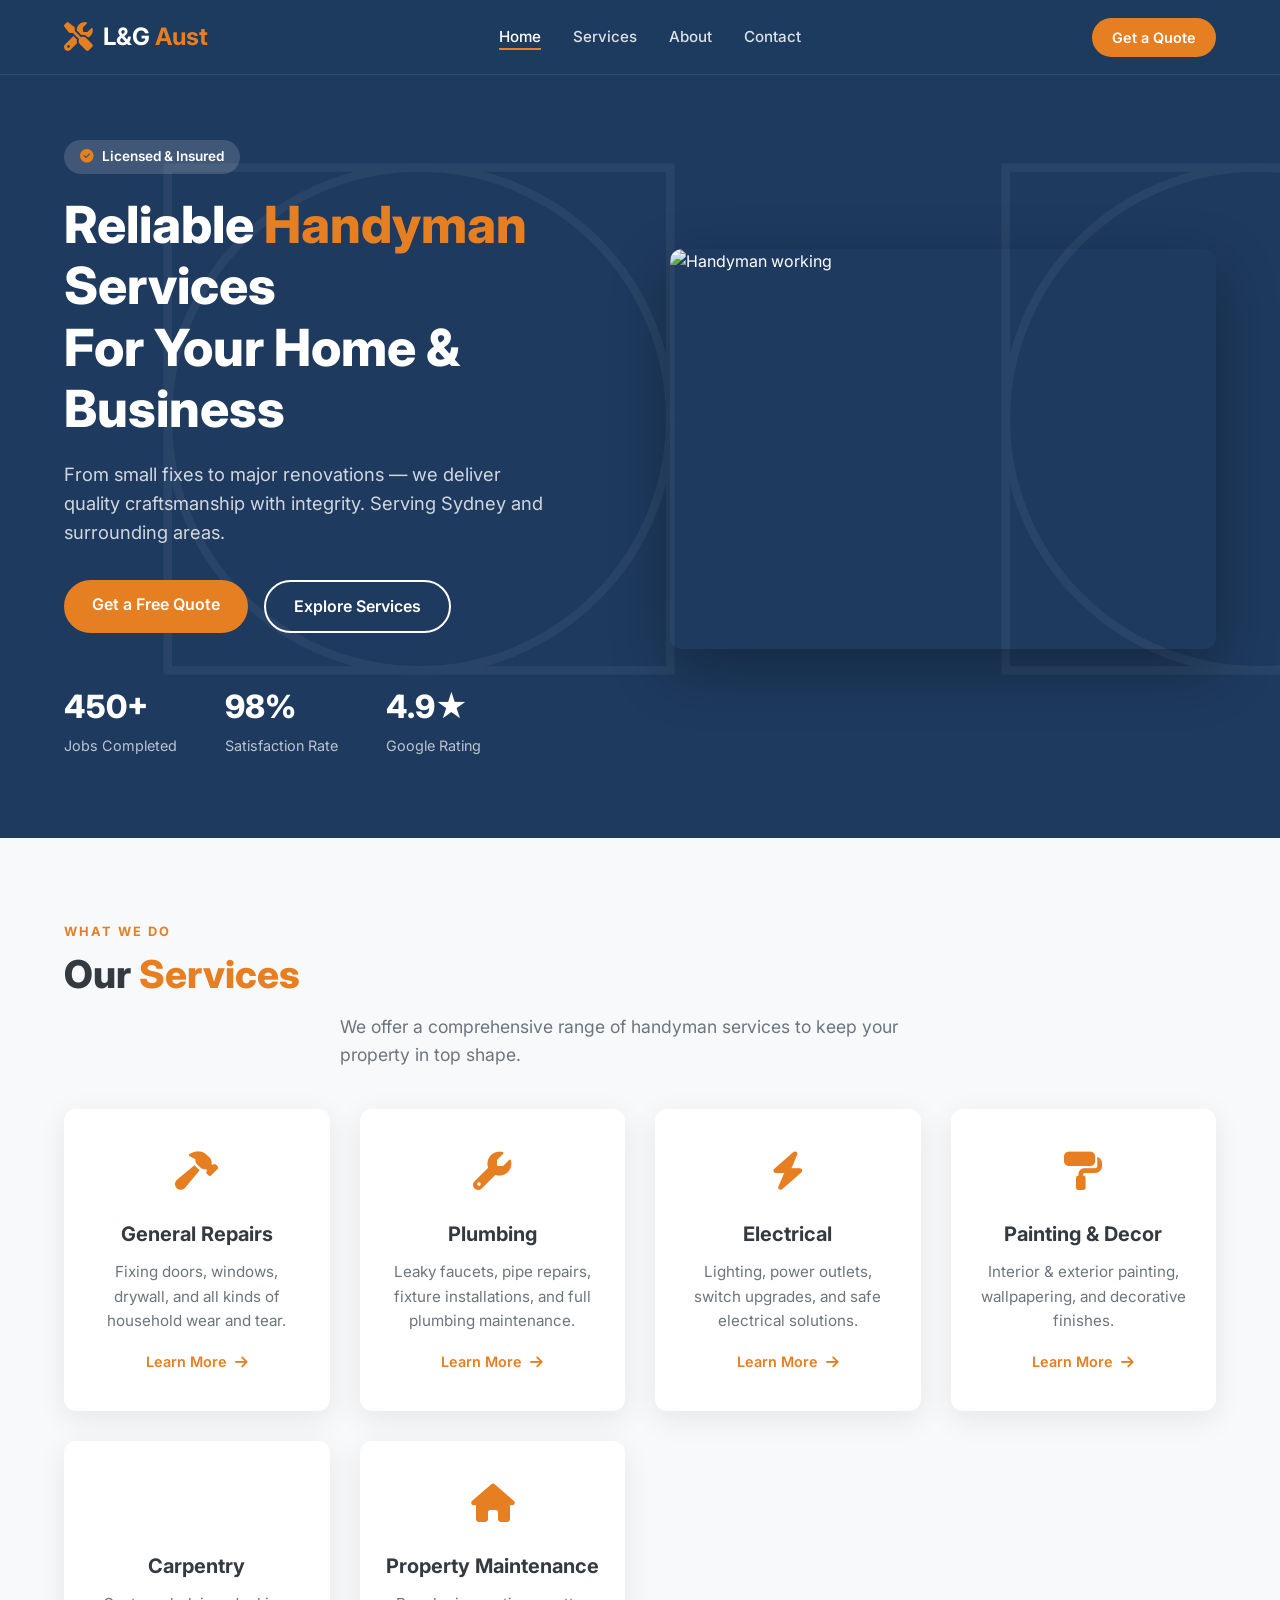
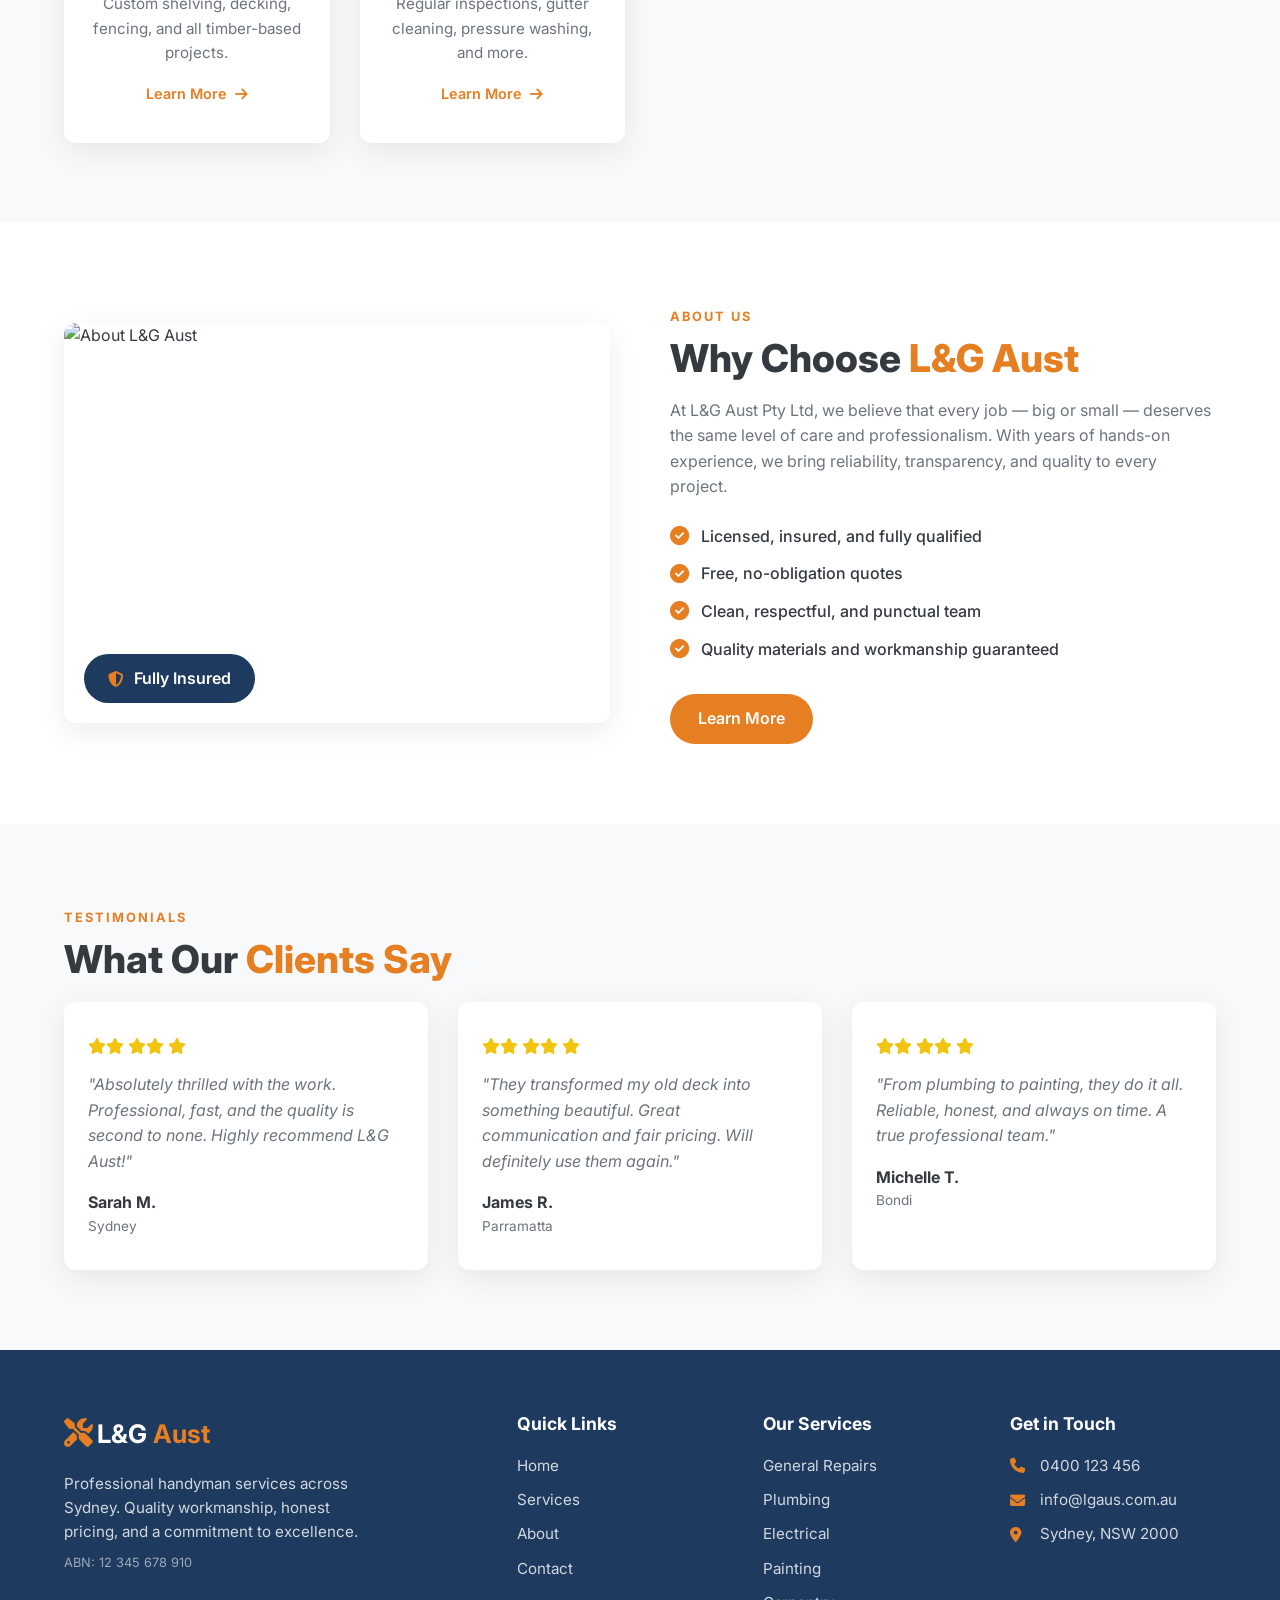
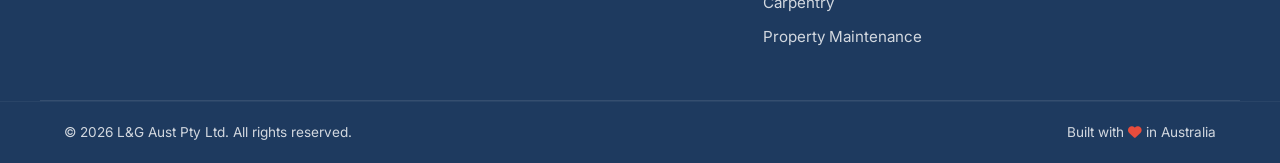
==== index.html @ 3d3f689d "first commit" ====
<!-- ====================================================
     index.html – Home / Landing Page
     ==================================================== -->
<!DOCTYPE html>
<html lang="en">
<head>
  <meta charset="UTF-8" />
  <meta name="viewport" content="width=device-width, initial-scale=1.0" />
  <title>L&G Aust | Professional Handyman Services</title>
  <link rel="stylesheet" href="styles.css" />
  <link rel="preconnect" href="https://fonts.googleapis.com" />
  <link rel="preconnect" href="https://fonts.gstatic.com" crossorigin />
  <link href="https://fonts.googleapis.com/css2?family=Inter:opsz,wght@14..32,400;14..32,500;14..32,600;14..32,700;14..32,800&display=swap" rel="stylesheet" />
  <link rel="stylesheet" href="https://cdnjs.cloudflare.com/ajax/libs/font-awesome/6.5.0/css/all.min.css" />
</head>
<body>

  <!-- Navigation -->
  <nav class="navbar" id="navbar">
    <div class="container nav-container">
      <div class="nav-logo">
        <span class="logo-icon"><i class="fas fa-tools"></i></span>
        <span class="logo-text">L&G <span class="logo-highlight">Aust</span></span>
      </div>
      <ul class="nav-links" id="navLinks">
        <li><a href="index.html" class="active">Home</a></li>
        <li><a href="services.html">Services</a></li>
        <li><a href="about.html">About</a></li>
        <li><a href="contact.html">Contact</a></li>
      </ul>
      <div class="nav-cta">
        <a href="contact.html" class="btn btn-primary btn-sm">Get a Quote</a>
      </div>
      <button class="hamburger" id="hamburger" aria-label="Menu">
        <span></span><span></span><span></span>
      </button>
    </div>
  </nav>

  <!-- Hero -->
  <section class="hero" id="hero">
    <div class="hero-overlay"></div>
    <div class="container hero-container">
      <div class="hero-content">
        <span class="hero-badge"><i class="fas fa-check-circle"></i> Licensed & Insured</span>
        <h1 class="hero-title">
          Reliable <span class="highlight">Handyman</span> Services <br />For Your Home & Business
        </h1>
        <p class="hero-desc">
          From small fixes to major renovations — we deliver quality craftsmanship
          with integrity. Serving Sydney and surrounding areas.
        </p>
        <div class="hero-buttons">
          <a href="contact.html" class="btn btn-primary">Get a Free Quote</a>
          <a href="services.html" class="btn btn-outline">Explore Services</a>
        </div>
        <div class="hero-stats">
          <div class="stat">
            <span class="stat-number">450+</span>
            <span class="stat-label">Jobs Completed</span>
          </div>
          <div class="stat">
            <span class="stat-number">98%</span>
            <span class="stat-label">Satisfaction Rate</span>
          </div>
          <div class="stat">
            <span class="stat-number">4.9★</span>
            <span class="stat-label">Google Rating</span>
          </div>
        </div>
      </div>
      <div class="hero-image">
        <img src="https://images.unsplash.com/photo-1581578731548-c64695cc6952?w=600&h=600&fit=crop&auto=format" alt="Handyman working" />
      </div>
    </div>
  </section>

  <!-- Services snippet -->
  <section class="services" id="services">
    <div class="container">
      <div class="section-header">
        <span class="section-tag">What We Do</span>
        <h2 class="section-title">Our <span class="highlight">Services</span></h2>
        <p class="section-desc">
          We offer a comprehensive range of handyman services to keep your
          property in top shape.
        </p>
      </div>
      <div class="services-grid">
        <div class="service-card">
          <div class="service-icon"><i class="fas fa-hammer"></i></div>
          <h3>General Repairs</h3>
          <p>Fixing doors, windows, drywall, and all kinds of household wear and tear.</p>
          <a href="services.html#general" class="service-link">Learn More <i class="fas fa-arrow-right"></i></a>
        </div>
        <div class="service-card">
          <div class="service-icon"><i class="fas fa-wrench"></i></div>
          <h3>Plumbing</h3>
          <p>Leaky faucets, pipe repairs, fixture installations, and full plumbing maintenance.</p>
          <a href="services.html#plumbing" class="service-link">Learn More <i class="fas fa-arrow-right"></i></a>
        </div>
        <div class="service-card">
          <div class="service-icon"><i class="fas fa-bolt"></i></div>
          <h3>Electrical</h3>
          <p>Lighting, power outlets, switch upgrades, and safe electrical solutions.</p>
          <a href="services.html#electrical" class="service-link">Learn More <i class="fas fa-arrow-right"></i></a>
        </div>
        <div class="service-card">
          <div class="service-icon"><i class="fas fa-paint-roller"></i></div>
          <h3>Painting & Decor</h3>
          <p>Interior & exterior painting, wallpapering, and decorative finishes.</p>
          <a href="services.html#painting" class="service-link">Learn More <i class="fas fa-arrow-right"></i></a>
        </div>
        <div class="service-card">
          <div class="service-icon"><i class="fas fa-wood"></i></div>
          <h3>Carpentry</h3>
          <p>Custom shelving, decking, fencing, and all timber-based projects.</p>
          <a href="services.html#carpentry" class="service-link">Learn More <i class="fas fa-arrow-right"></i></a>
        </div>
        <div class="service-card">
          <div class="service-icon"><i class="fas fa-home"></i></div>
          <h3>Property Maintenance</h3>
          <p>Regular inspections, gutter cleaning, pressure washing, and more.</p>
          <a href="services.html#maintenance" class="service-link">Learn More <i class="fas fa-arrow-right"></i></a>
        </div>
      </div>
    </div>
  </section>

  <!-- About snippet -->
  <section class="about" id="about">
    <div class="container about-container">
      <div class="about-image">
        <img src="https://images.unsplash.com/photo-1621905251189-08b45d6a269e?w=600&h=500&fit=crop&auto=format" alt="About L&G Aust" />
        <div class="about-image-badge">
          <i class="fas fa-shield-alt"></i> Fully Insured
        </div>
      </div>
      <div class="about-content">
        <span class="section-tag">About Us</span>
        <h2 class="section-title">Why Choose <span class="highlight">L&G Aust</span></h2>
        <p class="about-desc">
          At L&G Aust Pty Ltd, we believe that every job — big or small — deserves
          the same level of care and professionalism. With years of hands-on experience,
          we bring reliability, transparency, and quality to every project.
        </p>
        <ul class="about-features">
          <li><i class="fas fa-check-circle"></i> Licensed, insured, and fully qualified</li>
          <li><i class="fas fa-check-circle"></i> Free, no-obligation quotes</li>
          <li><i class="fas fa-check-circle"></i> Clean, respectful, and punctual team</li>
          <li><i class="fas fa-check-circle"></i> Quality materials and workmanship guaranteed</li>
        </ul>
        <a href="about.html" class="btn btn-primary">Learn More</a>
      </div>
    </div>
  </section>

  <!-- Testimonials -->
  <section class="testimonials">
    <div class="container">
      <div class="section-header">
        <span class="section-tag">Testimonials</span>
        <h2 class="section-title">What Our <span class="highlight">Clients Say</span></h2>
      </div>
      <div class="testimonials-grid">
        <div class="testimonial-card">
          <div class="testimonial-stars">
            <i class="fas fa-star"></i><i class="fas fa-star"></i>
            <i class="fas fa-star"></i><i class="fas fa-star"></i>
            <i class="fas fa-star"></i>
          </div>
          <p>"Absolutely thrilled with the work. Professional, fast, and the quality is second to none. Highly recommend L&G Aust!"</p>
          <div class="testimonial-author">
            <span class="author-name">Sarah M.</span>
            <span class="author-location">Sydney</span>
          </div>
        </div>
        <div class="testimonial-card">
          <div class="testimonial-stars">
            <i class="fas fa-star"></i><i class="fas fa-star"></i>
            <i class="fas fa-star"></i><i class="fas fa-star"></i>
            <i class="fas fa-star"></i>
          </div>
          <p>"They transformed my old deck into something beautiful. Great communication and fair pricing. Will definitely use them again."</p>
          <div class="testimonial-author">
            <span class="author-name">James R.</span>
            <span class="author-location">Parramatta</span>
          </div>
        </div>
        <div class="testimonial-card">
          <div class="testimonial-stars">
            <i class="fas fa-star"></i><i class="fas fa-star"></i>
            <i class="fas fa-star"></i><i class="fas fa-star"></i>
            <i class="fas fa-star"></i>
          </div>
          <p>"From plumbing to painting, they do it all. Reliable, honest, and always on time. A true professional team."</p>
          <div class="testimonial-author">
            <span class="author-name">Michelle T.</span>
            <span class="author-location">Bondi</span>
          </div>
        </div>
      </div>
    </div>
  </section>

  <!-- Footer -->
  <footer class="footer">
    <div class="container footer-container">
      <div class="footer-brand">
        <span class="logo-icon"><i class="fas fa-tools"></i></span>
        <span class="logo-text">L&G <span class="logo-highlight">Aust</span></span>
        <p class="footer-desc">
          Professional handyman services across Sydney. Quality workmanship,
          honest pricing, and a commitment to excellence.
        </p>
        <p class="footer-legal">ABN: 12 345 678 910</p>
      </div>
      <div class="footer-links">
        <h4>Quick Links</h4>
        <ul>
          <li><a href="index.html">Home</a></li>
          <li><a href="services.html">Services</a></li>
          <li><a href="about.html">About</a></li>
          <li><a href="contact.html">Contact</a></li>
        </ul>
      </div>
      <div class="footer-services">
        <h4>Our Services</h4>
        <ul>
          <li>General Repairs</li>
          <li>Plumbing</li>
          <li>Electrical</li>
          <li>Painting</li>
          <li>Carpentry</li>
          <li>Property Maintenance</li>
        </ul>
      </div>
      <div class="footer-contact">
        <h4>Get in Touch</h4>
        <ul>
          <li><i class="fas fa-phone"></i> 0400 123 456</li>
          <li><i class="fas fa-envelope"></i> info@lgaus.com.au</li>
          <li><i class="fas fa-map-marker-alt"></i> Sydney, NSW 2000</li>
        </ul>
      </div>
    </div>
    <div class="footer-bottom">
      <div class="container">
        <p>&copy; 2026 L&G Aust Pty Ltd. All rights reserved.</p>
        <p>Built with <i class="fas fa-heart" style="color: #e74c3c;"></i> in Australia</p>
      </div>
    </div>
  </footer>

  <a href="#" class="back-to-top" id="backToTop" aria-label="Back to top">
    <i class="fas fa-chevron-up"></i>
  </a>

  <script src="script.js"></script>
</body>
</html>
---- styles.css ----
/* ====================================================
   styles.css – Shared styles for all pages
   ==================================================== */

/* ----- reset & base ----- */
* {
  margin: 0;
  padding: 0;
  box-sizing: border-box;
}

:root {
  --primary: #1e3a5f;
  --primary-light: #2a4a7a;
  --accent: #e67e22;
  --accent-hover: #cf6d17;
  --gray-100: #f8f9fa;
  --gray-200: #e9ecef;
  --gray-300: #dee2e6;
  --gray-600: #6c757d;
  --gray-800: #343a40;
  --white: #ffffff;
  --shadow: 0 8px 30px rgba(0,0,0,0.08);
  --radius: 12px;
  --transition: 0.25s ease;
  --font: 'Inter', sans-serif;
}

html {
  scroll-behavior: smooth;
}

body {
  font-family: var(--font);
  color: var(--gray-800);
  background: var(--white);
  line-height: 1.6;
}

a {
  text-decoration: none;
  color: inherit;
}

ul {
  list-style: none;
}

img {
  max-width: 100%;
  height: auto;
  display: block;
}

.container {
  max-width: 1200px;
  margin: 0 auto;
  padding: 0 24px;
}

/* ----- buttons ----- */
.btn {
  display: inline-block;
  padding: 12px 28px;
  border-radius: 50px;
  font-weight: 600;
  font-size: 1rem;
  border: none;
  cursor: pointer;
  transition: var(--transition);
  text-align: center;
}

.btn-primary {
  background: var(--accent);
  color: var(--white);
}
.btn-primary:hover {
  background: var(--accent-hover);
  transform: translateY(-2px);
  box-shadow: 0 6px 20px rgba(230, 126, 34, 0.35);
}

.btn-outline {
  background: transparent;
  color: var(--white);
  border: 2px solid var(--white);
}
.btn-outline:hover {
  background: var(--white);
  color: var(--primary);
}

.btn-sm {
  padding: 8px 20px;
  font-size: 0.9rem;
}

.btn-full {
  width: 100%;
}

/* ----- section headers ----- */
.section-tag {
  display: inline-block;
  font-size: 0.8rem;
  font-weight: 700;
  text-transform: uppercase;
  letter-spacing: 2px;
  color: var(--accent);
  margin-bottom: 8px;
}

.section-title {
  font-size: 2.4rem;
  font-weight: 800;
  line-height: 1.2;
  margin-bottom: 16px;
}
.section-title .highlight {
  color: var(--accent);
}

.section-desc {
  font-size: 1.1rem;
  color: var(--gray-600);
  max-width: 600px;
  margin: 0 auto 40px;
}

/* ----- navigation ----- */
.navbar {
  position: fixed;
  top: 0;
  left: 0;
  width: 100%;
  z-index: 1000;
  background: rgba(30, 58, 95, 0.95);
  backdrop-filter: blur(8px);
  padding: 14px 0;
  border-bottom: 1px solid rgba(255,255,255,0.1);
  transition: var(--transition);
}

.nav-container {
  display: flex;
  align-items: center;
  justify-content: space-between;
}

.nav-logo {
  display: flex;
  align-items: center;
  gap: 10px;
  color: var(--white);
  font-weight: 700;
  font-size: 1.5rem;
}
.logo-icon {
  font-size: 1.8rem;
  color: var(--accent);
}
.logo-highlight {
  color: var(--accent);
}

.nav-links {
  display: flex;
  gap: 32px;
  align-items: center;
}
.nav-links a {
  color: rgba(255,255,255,0.85);
  font-weight: 500;
  transition: var(--transition);
  font-size: 0.95rem;
  position: relative;
}
.nav-links a:hover,
.nav-links a.active {
  color: var(--white);
}
.nav-links a.active::after {
  content: '';
  position: absolute;
  bottom: -4px;
  left: 0;
  width: 100%;
  height: 2px;
  background: var(--accent);
}

.nav-cta .btn {
  font-size: 0.9rem;
}

.hamburger {
  display: none;
  flex-direction: column;
  gap: 5px;
  cursor: pointer;
  background: none;
  border: none;
  padding: 4px;
}
.hamburger span {
  display: block;
  width: 28px;
  height: 3px;
  background: var(--white);
  border-radius: 3px;
  transition: var(--transition);
}

/* ----- hero (index) ----- */
.hero {
  position: relative;
  padding: 140px 0 80px;
  background: var(--primary);
  color: var(--white);
  overflow: hidden;
}
.hero-overlay {
  position: absolute;
  inset: 0;
  background: url('data:image/svg+xml;utf8,<svg xmlns="http://www.w3.org/2000/svg" viewBox="0 0 100 100" opacity="0.05"><path d="M20 20 L80 20 L80 80 L20 80 Z" stroke="white" stroke-width="1" fill="none"/><circle cx="50" cy="50" r="30" stroke="white" stroke-width="1" fill="none"/></svg>') repeat;
  pointer-events: none;
}

.hero-container {
  display: grid;
  grid-template-columns: 1fr 1fr;
  gap: 60px;
  align-items: center;
  position: relative;
  z-index: 1;
}

.hero-badge {
  display: inline-flex;
  align-items: center;
  gap: 8px;
  background: rgba(255,255,255,0.15);
  padding: 6px 16px;
  border-radius: 50px;
  font-size: 0.85rem;
  font-weight: 600;
  margin-bottom: 20px;
}
.hero-badge i {
  color: var(--accent);
}

.hero-title {
  font-size: 3.2rem;
  font-weight: 800;
  line-height: 1.2;
  margin-bottom: 20px;
}
.hero-title .highlight {
  color: var(--accent);
}

.hero-desc {
  font-size: 1.15rem;
  color: rgba(255,255,255,0.8);
  margin-bottom: 32px;
  max-width: 480px;
}

.hero-buttons {
  display: flex;
  gap: 16px;
  flex-wrap: wrap;
  margin-bottom: 48px;
}

.hero-stats {
  display: flex;
  gap: 48px;
}
.stat-number {
  display: block;
  font-size: 2rem;
  font-weight: 800;
  color: var(--white);
}
.stat-label {
  font-size: 0.9rem;
  color: rgba(255,255,255,0.7);
}

.hero-image img {
  border-radius: var(--radius);
  box-shadow: 0 20px 60px rgba(0,0,0,0.3);
  object-fit: cover;
  height: 400px;
  width: 100%;
}

/* ----- services grid (shared) ----- */
.services {
  padding: 80px 0;
  background: var(--gray-100);
}

.services-grid {
  display: grid;
  grid-template-columns: repeat(auto-fit, minmax(260px, 1fr));
  gap: 30px;
}

.service-card {
  background: var(--white);
  padding: 32px 24px;
  border-radius: var(--radius);
  box-shadow: var(--shadow);
  transition: var(--transition);
  text-align: center;
  border-bottom: 4px solid transparent;
}
.service-card:hover {
  transform: translateY(-6px);
  border-bottom-color: var(--accent);
  box-shadow: 0 12px 40px rgba(0,0,0,0.10);
}

.service-icon {
  font-size: 2.4rem;
  color: var(--accent);
  margin-bottom: 16px;
}
.service-card h3 {
  font-size: 1.25rem;
  margin-bottom: 10px;
}
.service-card p {
  color: var(--gray-600);
  font-size: 0.95rem;
  margin-bottom: 16px;
}
.service-link {
  color: var(--accent);
  font-weight: 600;
  font-size: 0.9rem;
  transition: var(--transition);
}
.service-link i {
  transition: var(--transition);
  margin-left: 4px;
}
.service-link:hover i {
  transform: translateX(4px);
}

/* ----- about (shared) ----- */
.about {
  padding: 80px 0;
  background: var(--white);
}

.about-container {
  display: grid;
  grid-template-columns: 1fr 1fr;
  gap: 60px;
  align-items: center;
}

.about-image {
  position: relative;
}
.about-image img {
  border-radius: var(--radius);
  box-shadow: var(--shadow);
  width: 100%;
  height: 400px;
  object-fit: cover;
}
.about-image-badge {
  position: absolute;
  bottom: 20px;
  left: 20px;
  background: var(--primary);
  color: var(--white);
  padding: 12px 24px;
  border-radius: 50px;
  font-weight: 600;
  display: flex;
  align-items: center;
  gap: 10px;
}
.about-image-badge i {
  color: var(--accent);
}

.about-content .section-title {
  margin-bottom: 16px;
}
.about-desc {
  color: var(--gray-600);
  margin-bottom: 24px;
}

.about-features {
  display: flex;
  flex-direction: column;
  gap: 12px;
  margin-bottom: 32px;
}
.about-features li {
  display: flex;
  align-items: center;
  gap: 12px;
  font-weight: 500;
}
.about-features i {
  color: var(--accent);
  font-size: 1.2rem;
}

/* ----- testimonials (shared) ----- */
.testimonials {
  padding: 80px 0;
  background: var(--gray-100);
}

.testimonials-grid {
  display: grid;
  grid-template-columns: repeat(auto-fit, minmax(260px, 1fr));
  gap: 30px;
  margin-top: 20px;
}

.testimonial-card {
  background: var(--white);
  padding: 32px 24px;
  border-radius: var(--radius);
  box-shadow: var(--shadow);
}
.testimonial-stars {
  color: #f1c40f;
  margin-bottom: 12px;
}
.testimonial-card p {
  font-style: italic;
  color: var(--gray-600);
  margin-bottom: 16px;
}
.testimonial-author {
  display: flex;
  flex-direction: column;
}
.author-name {
  font-weight: 700;
}
.author-location {
  font-size: 0.85rem;
  color: var(--gray-600);
}

/* ----- contact (shared) ----- */
.contact {
  padding: 80px 0;
  background: var(--white);
}

.contact-container {
  display: grid;
  grid-template-columns: 1fr 1fr;
  gap: 60px;
}

.contact-info .section-title {
  margin-bottom: 16px;
}
.contact-desc {
  color: var(--gray-600);
  margin-bottom: 32px;
}

.contact-details {
  display: flex;
  flex-direction: column;
  gap: 20px;
  margin-bottom: 32px;
}

.contact-item {
  display: flex;
  align-items: center;
  gap: 16px;
}
.contact-icon {
  width: 44px;
  height: 44px;
  background: var(--gray-100);
  border-radius: 50%;
  display: flex;
  align-items: center;
  justify-content: center;
  color: var(--accent);
  font-size: 1.1rem;
}
.contact-item strong {
  display: block;
  font-size: 0.85rem;
  color: var(--gray-600);
}
.contact-item span {
  font-weight: 500;
}

.contact-social {
  display: flex;
  gap: 14px;
}
.contact-social a {
  width: 44px;
  height: 44px;
  background: var(--gray-100);
  border-radius: 50%;
  display: flex;
  align-items: center;
  justify-content: center;
  color: var(--gray-800);
  transition: var(--transition);
}
.contact-social a:hover {
  background: var(--accent);
  color: var(--white);
}

.contact-form-wrapper {
  background: var(--gray-100);
  padding: 40px;
  border-radius: var(--radius);
  box-shadow: var(--shadow);
}

.form-group {
  margin-bottom: 20px;
}
.form-group label {
  display: block;
  font-weight: 600;
  margin-bottom: 6px;
  font-size: 0.95rem;
}
.required {
  color: #e74c3c;
}
.form-group input,
.form-group select,
.form-group textarea {
  width: 100%;
  padding: 12px 16px;
  border: 1px solid var(--gray-300);
  border-radius: 8px;
  font-family: var(--font);
  font-size: 1rem;
  transition: var(--transition);
  background: var(--white);
}
.form-group input:focus,
.form-group select:focus,
.form-group textarea:focus {
  outline: none;
  border-color: var(--accent);
  box-shadow: 0 0 0 3px rgba(230, 126, 34, 0.15);
}
.form-group textarea {
  resize: vertical;
}

/* ----- footer ----- */
.footer {
  background: var(--primary);
  color: rgba(255,255,255,0.8);
  padding: 60px 0 0;
}

.footer-container {
  display: grid;
  grid-template-columns: 2fr 1fr 1fr 1fr;
  gap: 40px;
  padding-bottom: 40px;
  border-bottom: 1px solid rgba(255,255,255,0.1);
}

.footer-brand .logo-text {
  font-size: 1.6rem;
  font-weight: 700;
  color: var(--white);
}
.footer-desc {
  margin: 16px 0 8px;
  font-size: 0.95rem;
  max-width: 300px;
}
.footer-legal {
  font-size: 0.8rem;
  opacity: 0.7;
}

.footer h4 {
  color: var(--white);
  font-weight: 700;
  margin-bottom: 16px;
  font-size: 1.1rem;
}
.footer ul li {
  margin-bottom: 10px;
  font-size: 0.95rem;
}
.footer ul a {
  transition: var(--transition);
}
.footer ul a:hover {
  color: var(--accent);
}
.footer-contact ul li {
  display: flex;
  align-items: center;
  gap: 10px;
}
.footer-contact ul li i {
  color: var(--accent);
  width: 20px;
}

.footer-bottom {
  padding: 20px 0;
  text-align: center;
  font-size: 0.85rem;
  border-top: 1px solid rgba(255,255,255,0.05);
}
.footer-bottom .container {
  display: flex;
  justify-content: space-between;
  align-items: center;
}

/* ----- back to top ----- */
.back-to-top {
  position: fixed;
  bottom: 30px;
  right: 30px;
  background: var(--accent);
  color: var(--white);
  width: 48px;
  height: 48px;
  border-radius: 50%;
  display: flex;
  align-items: center;
  justify-content: center;
  font-size: 1.2rem;
  box-shadow: 0 4px 16px rgba(230, 126, 34, 0.3);
  transition: var(--transition);
  opacity: 0;
  visibility: hidden;
  z-index: 999;
}
.back-to-top.visible {
  opacity: 1;
  visibility: visible;
}
.back-to-top:hover {
  transform: translateY(-4px);
  background: var(--accent-hover);
}

/* ----- responsive ----- */
@media (max-width: 992px) {
  .hero-container,
  .about-container,
  .contact-container {
    grid-template-columns: 1fr;
  }
  .hero-image img {
    height: 300px;
  }
  .hero-title {
    font-size: 2.6rem;
  }
  .footer-container {
    grid-template-columns: 1fr 1fr;
  }
}

@media (max-width: 768px) {
  .nav-links {
    position: fixed;
    top: 70px;
    left: 0;
    width: 100%;
    background: var(--primary);
    flex-direction: column;
    padding: 30px 20px;
    gap: 20px;
    transform: translateY(-120%);
    transition: var(--transition);
    box-shadow: 0 12px 30px rgba(0,0,0,0.2);
  }
  .nav-links.open {
    transform: translateY(0);
  }
  .hamburger {
    display: flex;
  }
  .nav-cta {
    display: none;
  }
  .hero-title {
    font-size: 2rem;
  }
  .hero-stats {
    gap: 24px;
  }
  .section-title {
    font-size: 1.8rem;
  }
  .footer-container {
    grid-template-columns: 1fr;
    gap: 30px;
  }
  .footer-bottom .container {
    flex-direction: column;
    gap: 8px;
  }
  .contact-form-wrapper {
    padding: 24px;
  }
  .about-image img {
    height: 250px;
  }
}
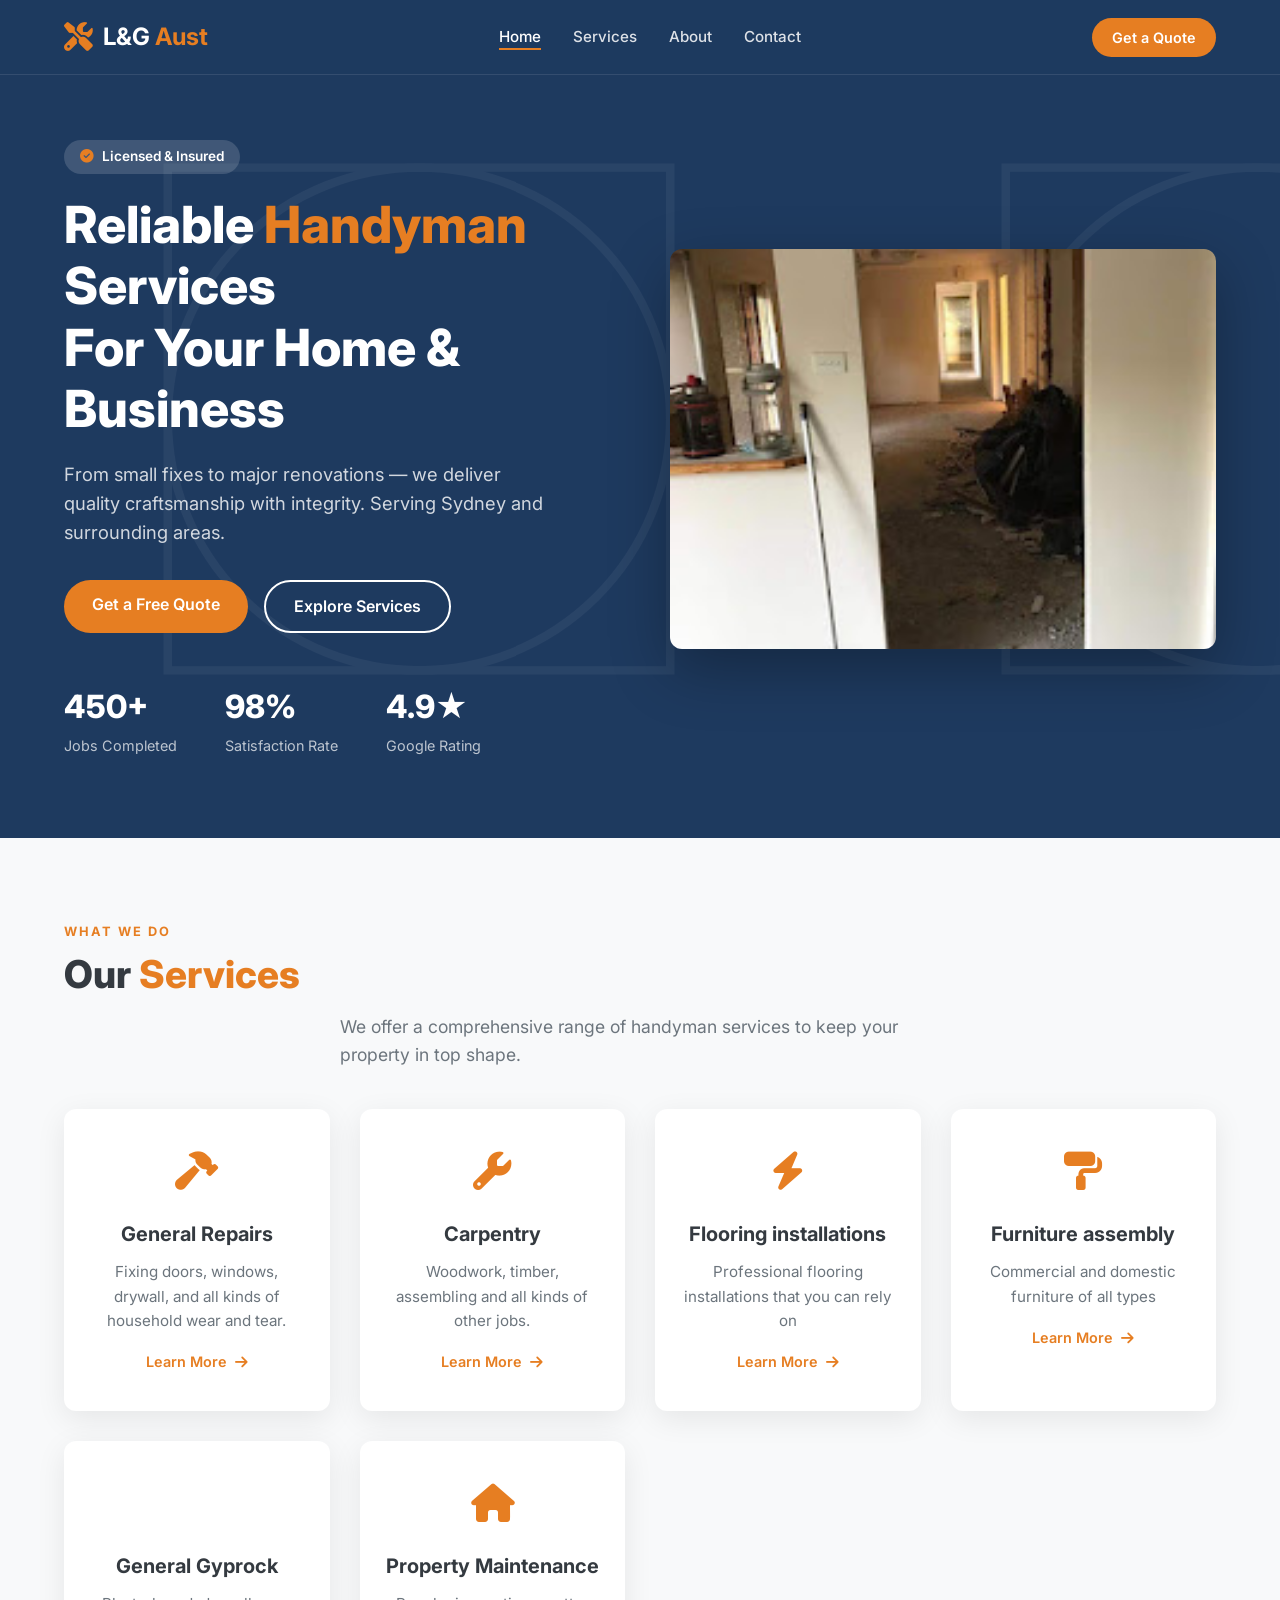
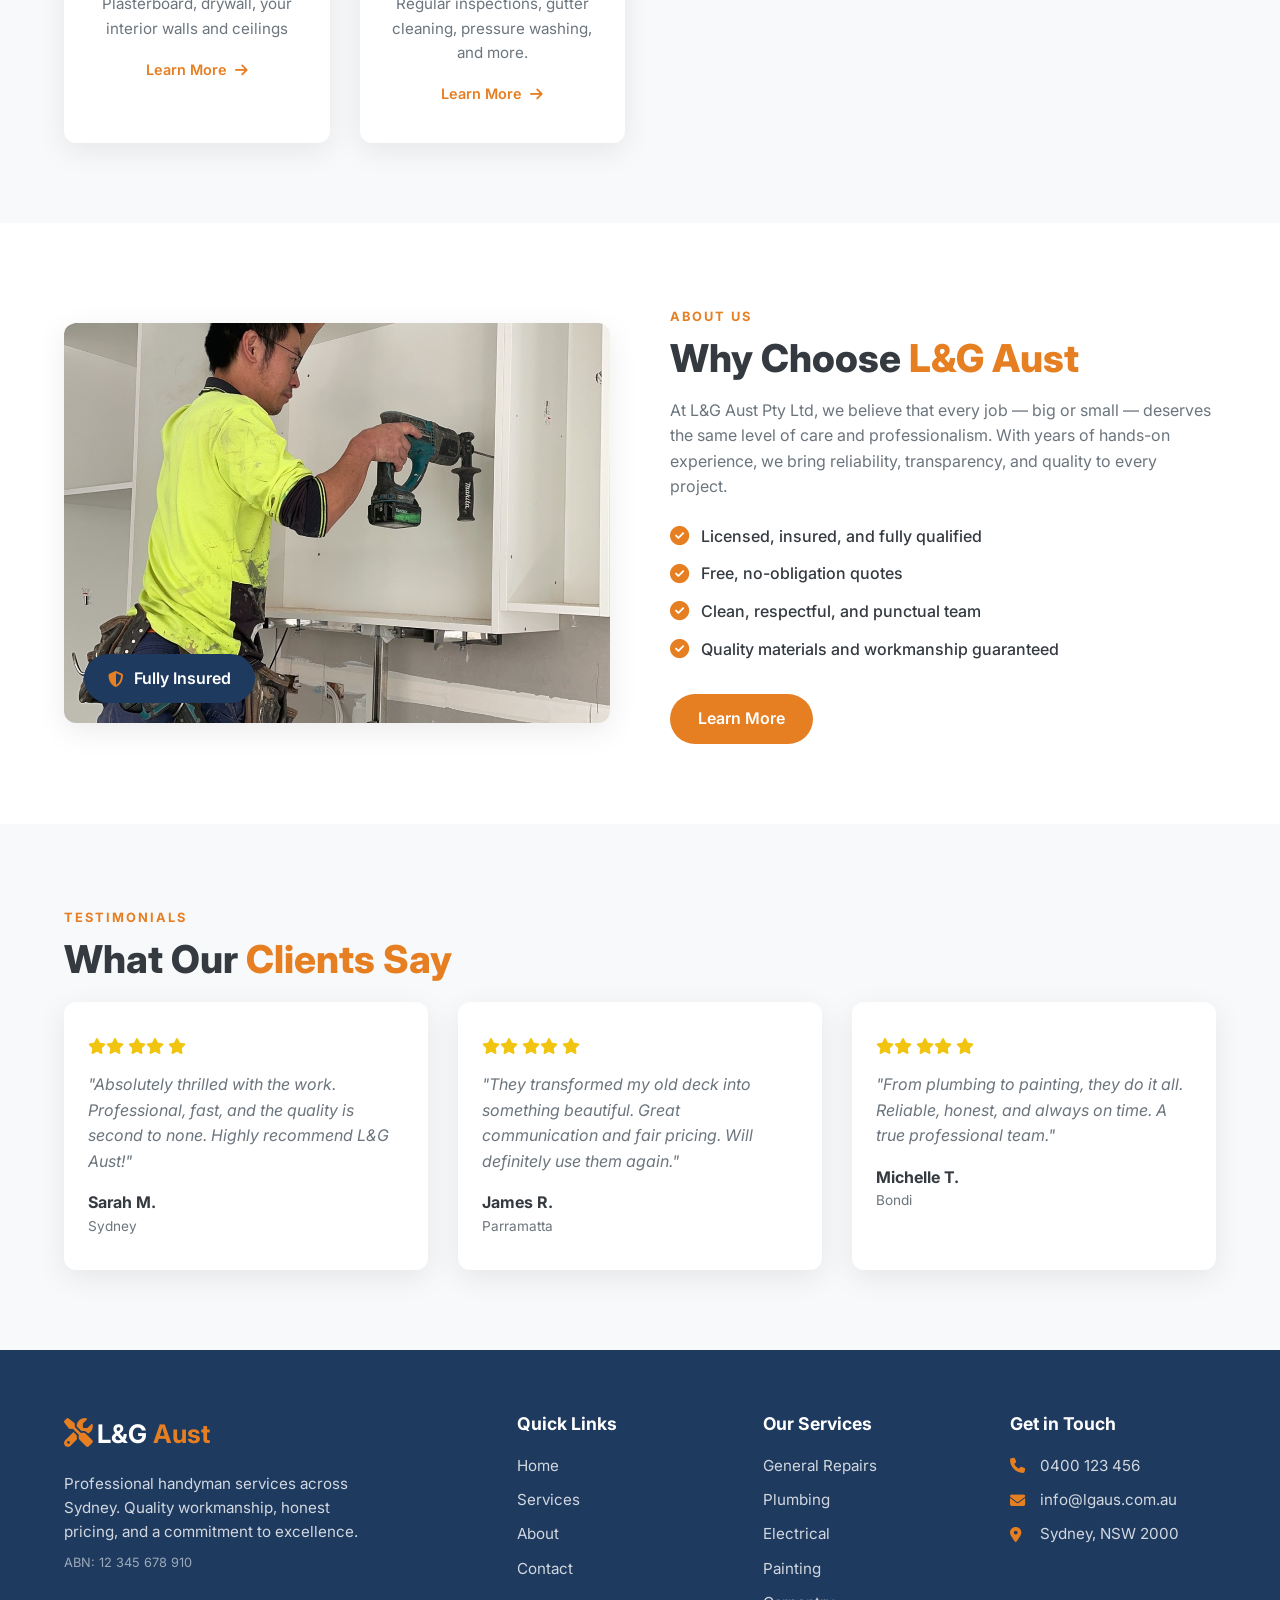
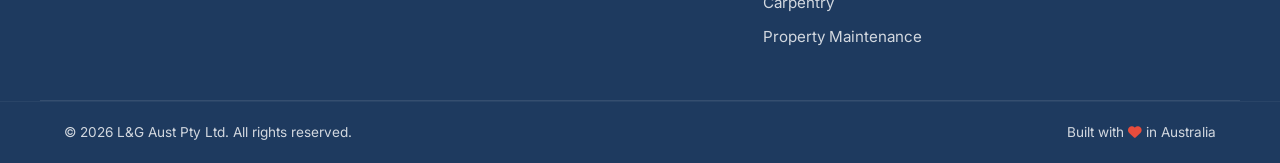
==== commit 8dc5658f: "new imgs and update services" ====
--- a/index.html
+++ b/index.html
@@ -70,7 +70,7 @@
         </div>
       </div>
       <div class="hero-image">
-        <img src="https://images.unsplash.com/photo-1581578731548-c64695cc6952?w=600&h=600&fit=crop&auto=format" alt="Handyman working" />
+        <img src="images/general.jpg" alt="Handyman working" />
       </div>
     </div>
   </section>
@@ -95,26 +95,26 @@
         </div>
         <div class="service-card">
           <div class="service-icon"><i class="fas fa-wrench"></i></div>
-          <h3>Plumbing</h3>
-          <p>Leaky faucets, pipe repairs, fixture installations, and full plumbing maintenance.</p>
+          <h3>Carpentry</h3>
+          <p>Woodwork, timber, assembling and all kinds of other jobs.</p>
           <a href="services.html#plumbing" class="service-link">Learn More <i class="fas fa-arrow-right"></i></a>
         </div>
         <div class="service-card">
           <div class="service-icon"><i class="fas fa-bolt"></i></div>
-          <h3>Electrical</h3>
-          <p>Lighting, power outlets, switch upgrades, and safe electrical solutions.</p>
+          <h3>Flooring installations</h3>
+          <p>Professional flooring installations that you can rely on</p>
           <a href="services.html#electrical" class="service-link">Learn More <i class="fas fa-arrow-right"></i></a>
         </div>
         <div class="service-card">
           <div class="service-icon"><i class="fas fa-paint-roller"></i></div>
-          <h3>Painting & Decor</h3>
-          <p>Interior & exterior painting, wallpapering, and decorative finishes.</p>
+          <h3>Furniture assembly</h3>
+          <p>Commercial and domestic furniture of all types</p>
           <a href="services.html#painting" class="service-link">Learn More <i class="fas fa-arrow-right"></i></a>
         </div>
         <div class="service-card">
           <div class="service-icon"><i class="fas fa-wood"></i></div>
-          <h3>Carpentry</h3>
-          <p>Custom shelving, decking, fencing, and all timber-based projects.</p>
+          <h3>General Gyprock</h3>
+          <p>Plasterboard, drywall, your interior walls and ceilings</p>
           <a href="services.html#carpentry" class="service-link">Learn More <i class="fas fa-arrow-right"></i></a>
         </div>
         <div class="service-card">
@@ -131,7 +131,7 @@
   <section class="about" id="about">
     <div class="container about-container">
       <div class="about-image">
-        <img src="https://images.unsplash.com/photo-1621905251189-08b45d6a269e?w=600&h=500&fit=crop&auto=format" alt="About L&G Aust" />
+        <img src="images/furnitureassembly.jpg" alt="About L&G Aust" />
         <div class="about-image-badge">
           <i class="fas fa-shield-alt"></i> Fully Insured
         </div>
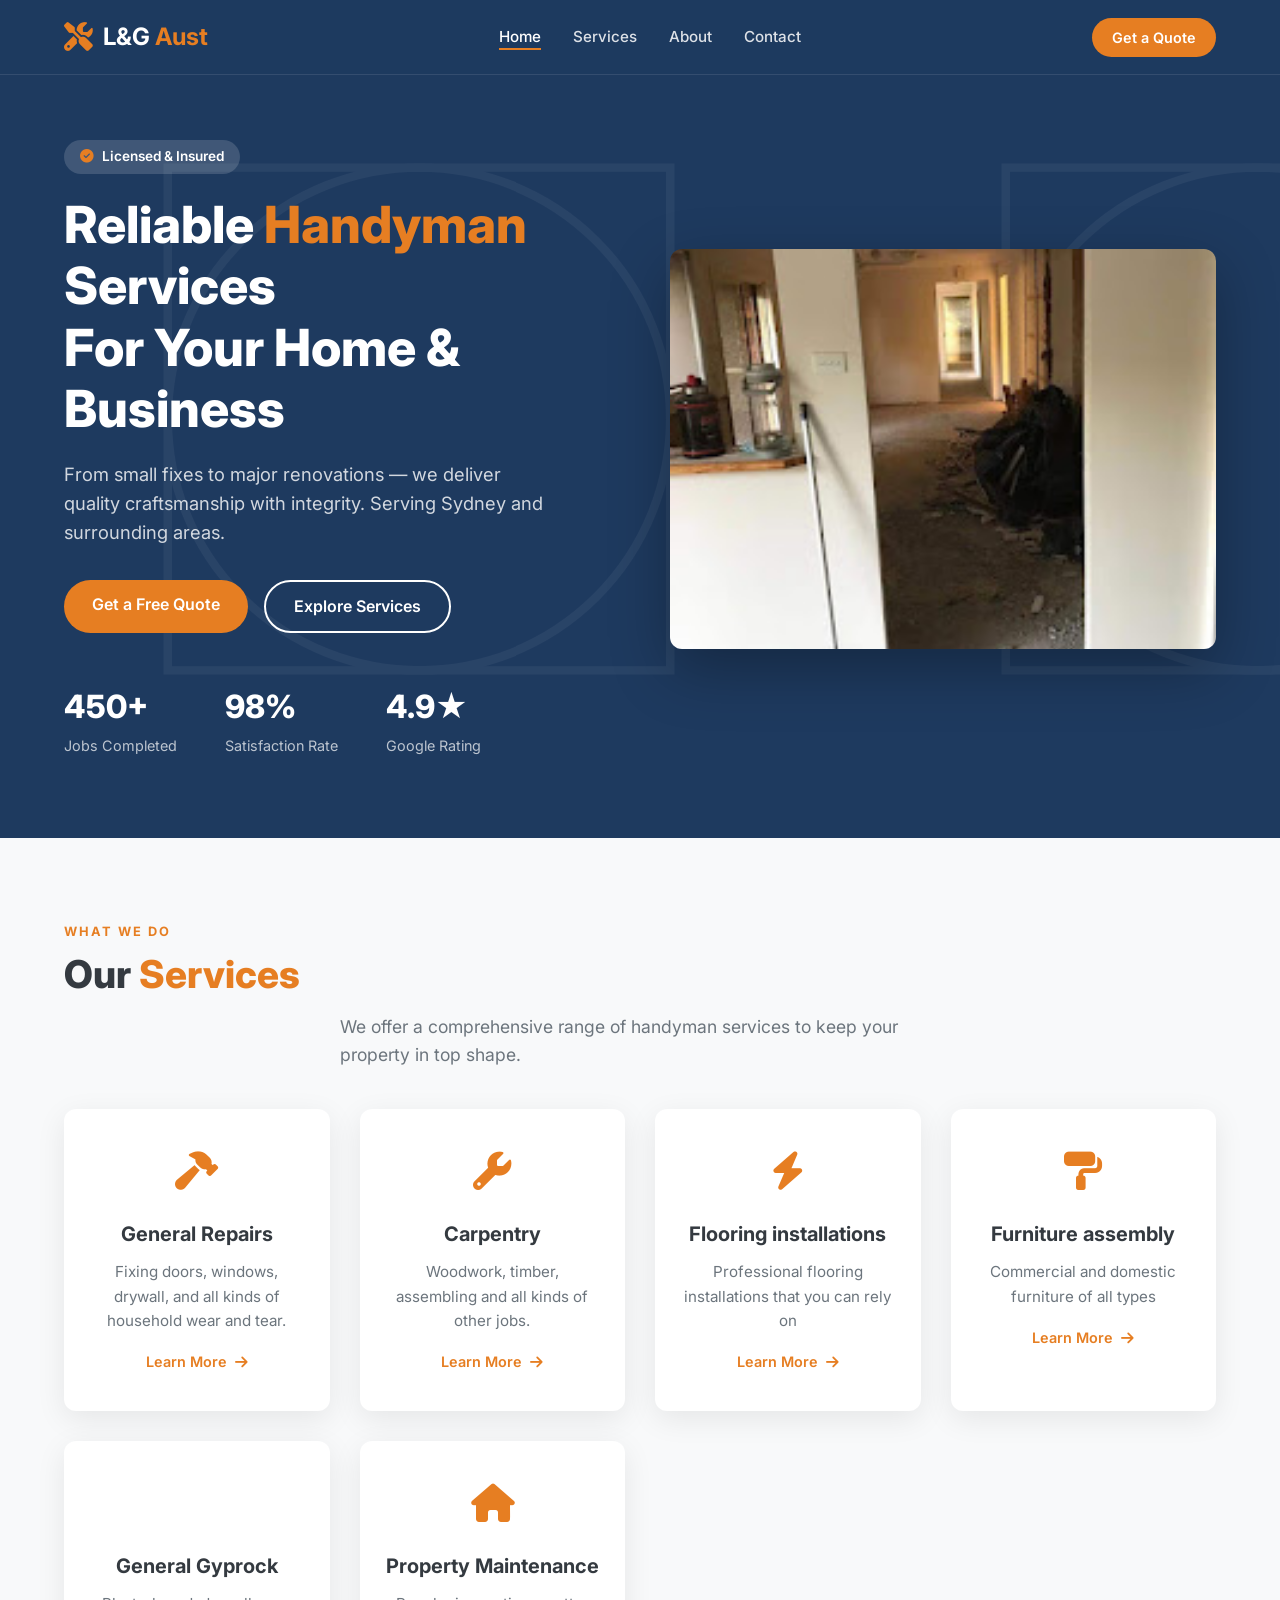
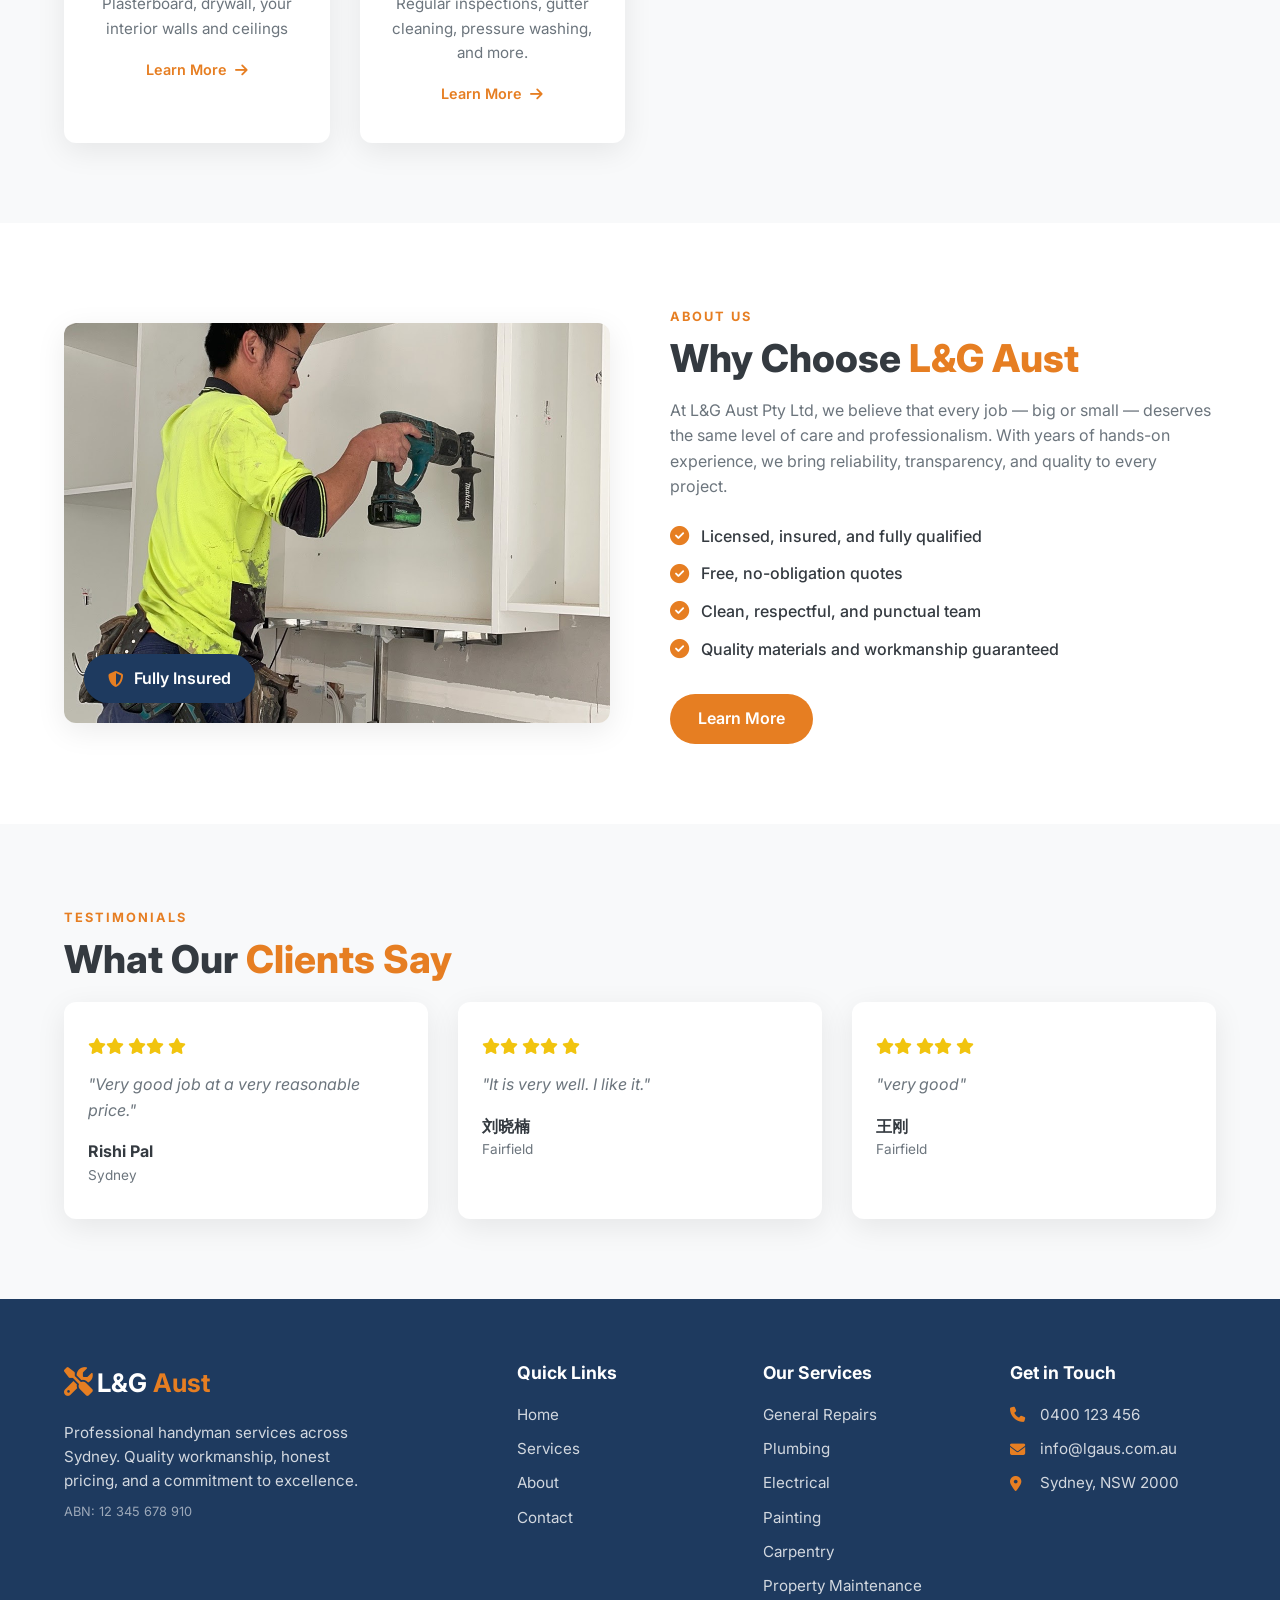
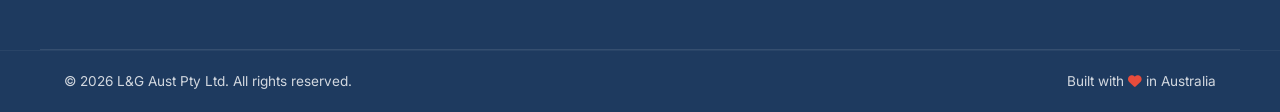
==== commit de5b6b6f: "new testimoni" ====
--- a/index.html
+++ b/index.html
@@ -169,9 +169,9 @@
             <i class="fas fa-star"></i><i class="fas fa-star"></i>
             <i class="fas fa-star"></i>
           </div>
-          <p>"Absolutely thrilled with the work. Professional, fast, and the quality is second to none. Highly recommend L&G Aust!"</p>
+          <p>"Very good job at a very reasonable price."</p>
           <div class="testimonial-author">
-            <span class="author-name">Sarah M.</span>
+            <span class="author-name">Rishi Pal</span>
             <span class="author-location">Sydney</span>
           </div>
         </div>
@@ -181,10 +181,10 @@
             <i class="fas fa-star"></i><i class="fas fa-star"></i>
             <i class="fas fa-star"></i>
           </div>
-          <p>"They transformed my old deck into something beautiful. Great communication and fair pricing. Will definitely use them again."</p>
+          <p>"It is very well. I like it."</p>
           <div class="testimonial-author">
-            <span class="author-name">James R.</span>
-            <span class="author-location">Parramatta</span>
+            <span class="author-name">刘晓楠</span>
+            <span class="author-location">Fairfield</span>
           </div>
         </div>
         <div class="testimonial-card">
@@ -193,10 +193,10 @@
             <i class="fas fa-star"></i><i class="fas fa-star"></i>
             <i class="fas fa-star"></i>
           </div>
-          <p>"From plumbing to painting, they do it all. Reliable, honest, and always on time. A true professional team."</p>
+          <p>"very good"</p>
           <div class="testimonial-author">
-            <span class="author-name">Michelle T.</span>
-            <span class="author-location">Bondi</span>
+            <span class="author-name">王刚</span>
+            <span class="author-location">Fairfield</span>
           </div>
         </div>
       </div>
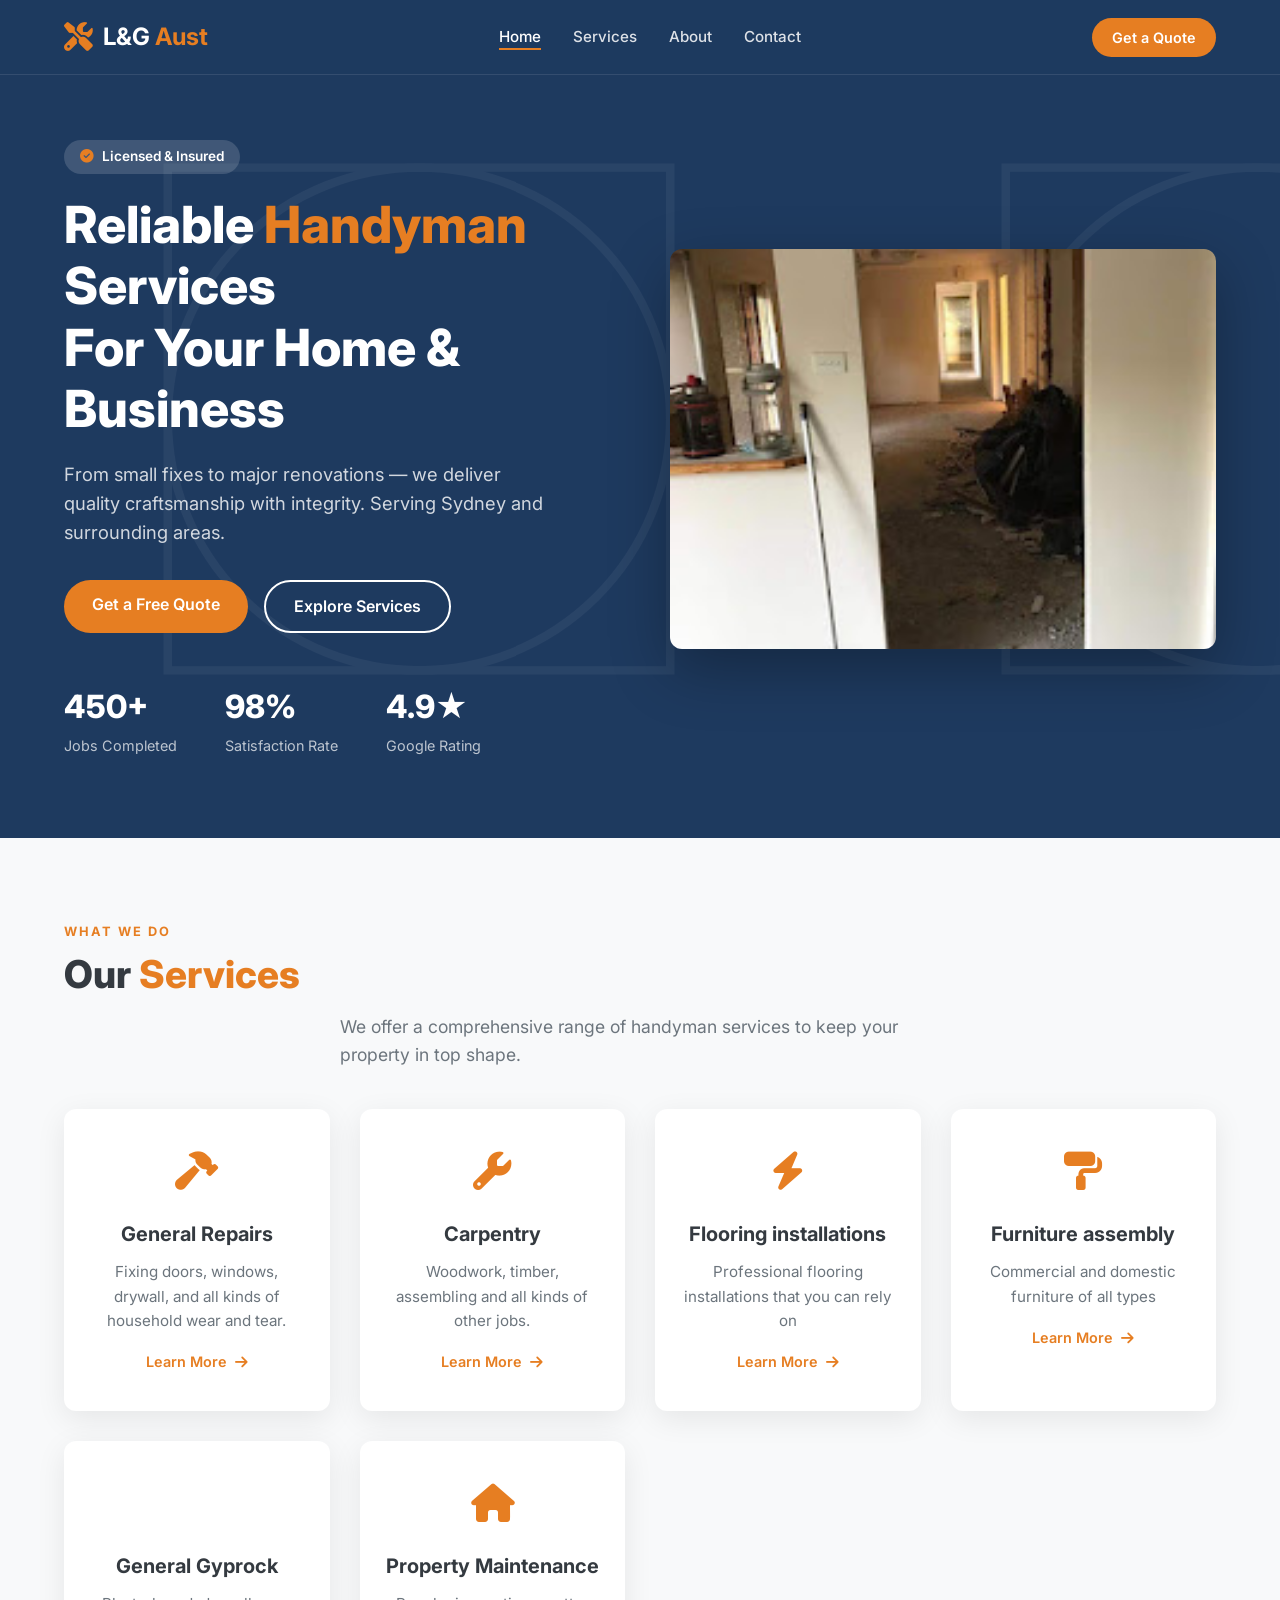
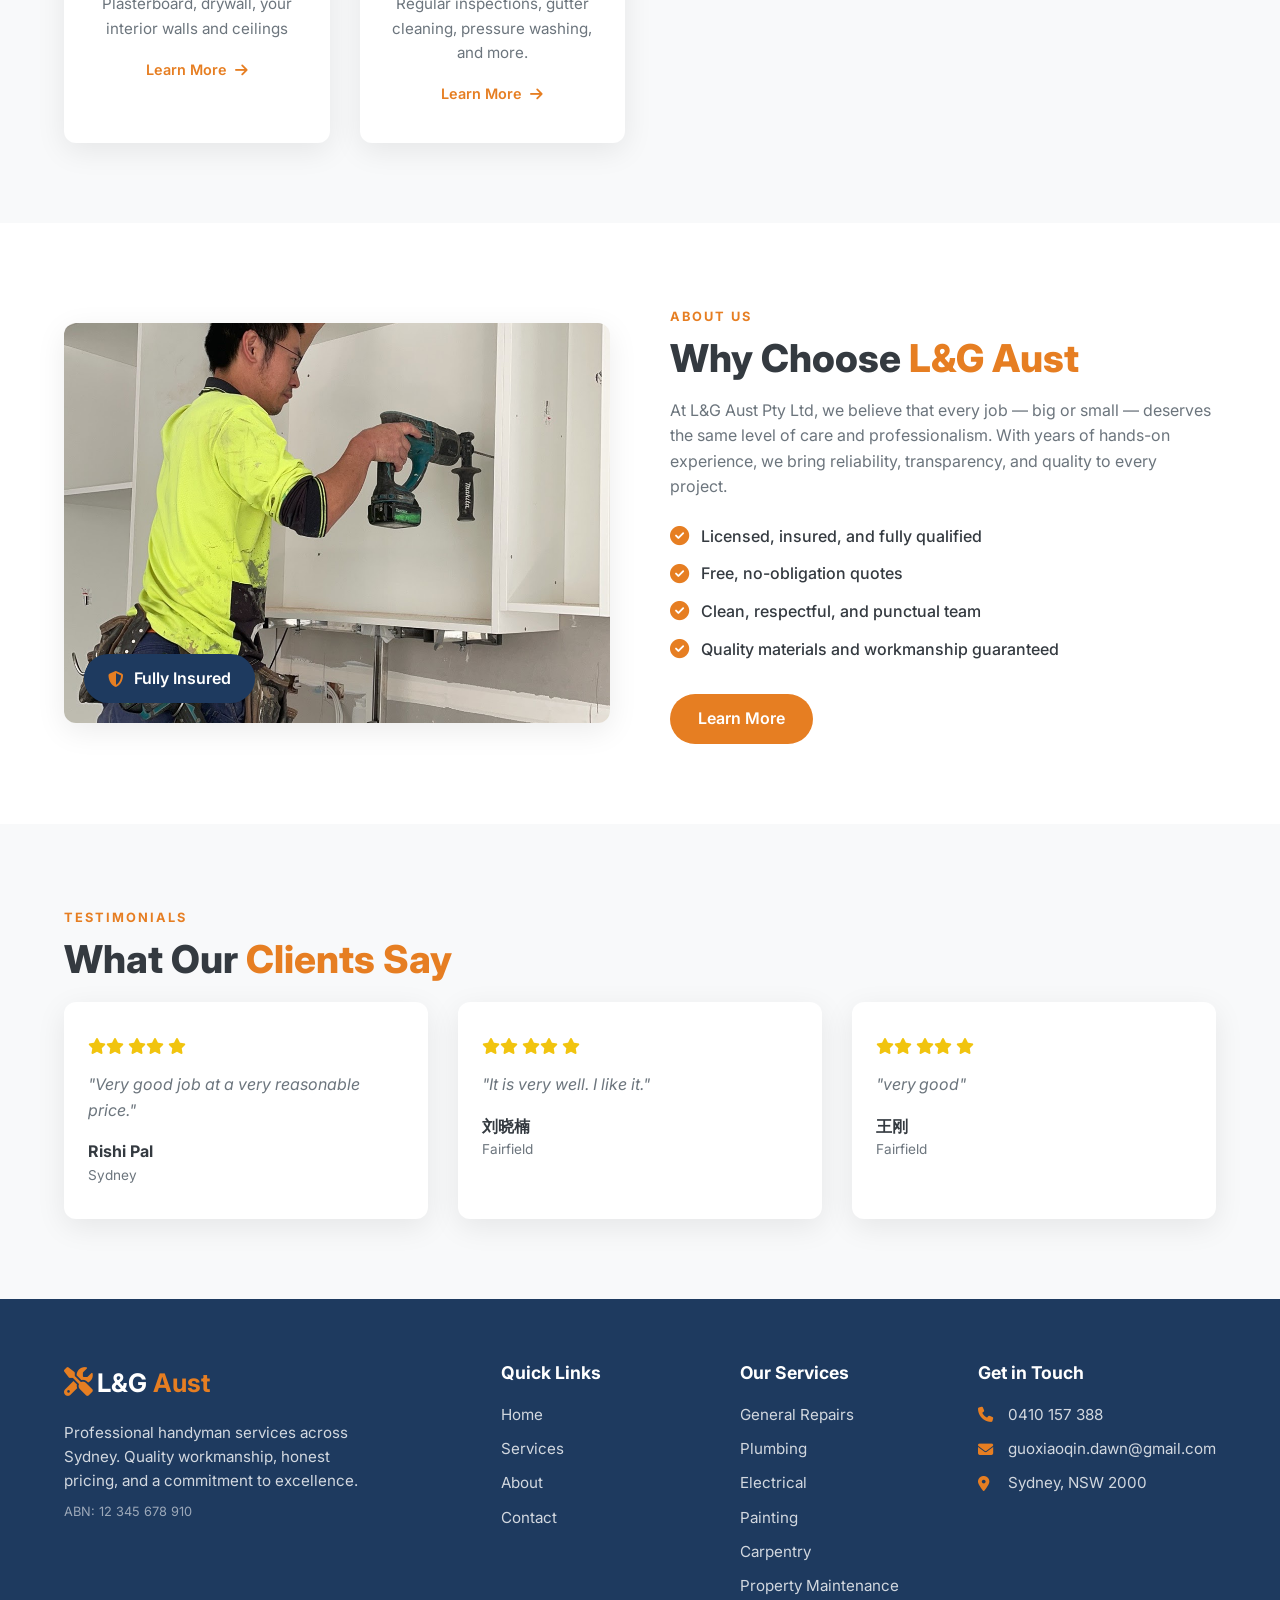
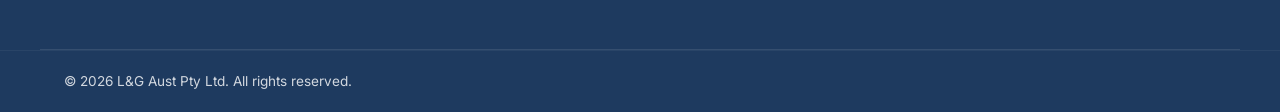
==== commit 85da7f06: "update footer" ====
--- a/index.html
+++ b/index.html
@@ -238,8 +238,8 @@
       <div class="footer-contact">
         <h4>Get in Touch</h4>
         <ul>
-          <li><i class="fas fa-phone"></i> 0400 123 456</li>
-          <li><i class="fas fa-envelope"></i> info@lgaus.com.au</li>
+          <li><i class="fas fa-phone"></i> 0410 157 388</li>
+          <li><i class="fas fa-envelope"></i> guoxiaoqin.dawn@gmail.com</li>
           <li><i class="fas fa-map-marker-alt"></i> Sydney, NSW 2000</li>
         </ul>
       </div>
@@ -247,7 +247,6 @@
     <div class="footer-bottom">
       <div class="container">
         <p>&copy; 2026 L&G Aust Pty Ltd. All rights reserved.</p>
-        <p>Built with <i class="fas fa-heart" style="color: #e74c3c;"></i> in Australia</p>
       </div>
     </div>
   </footer>
